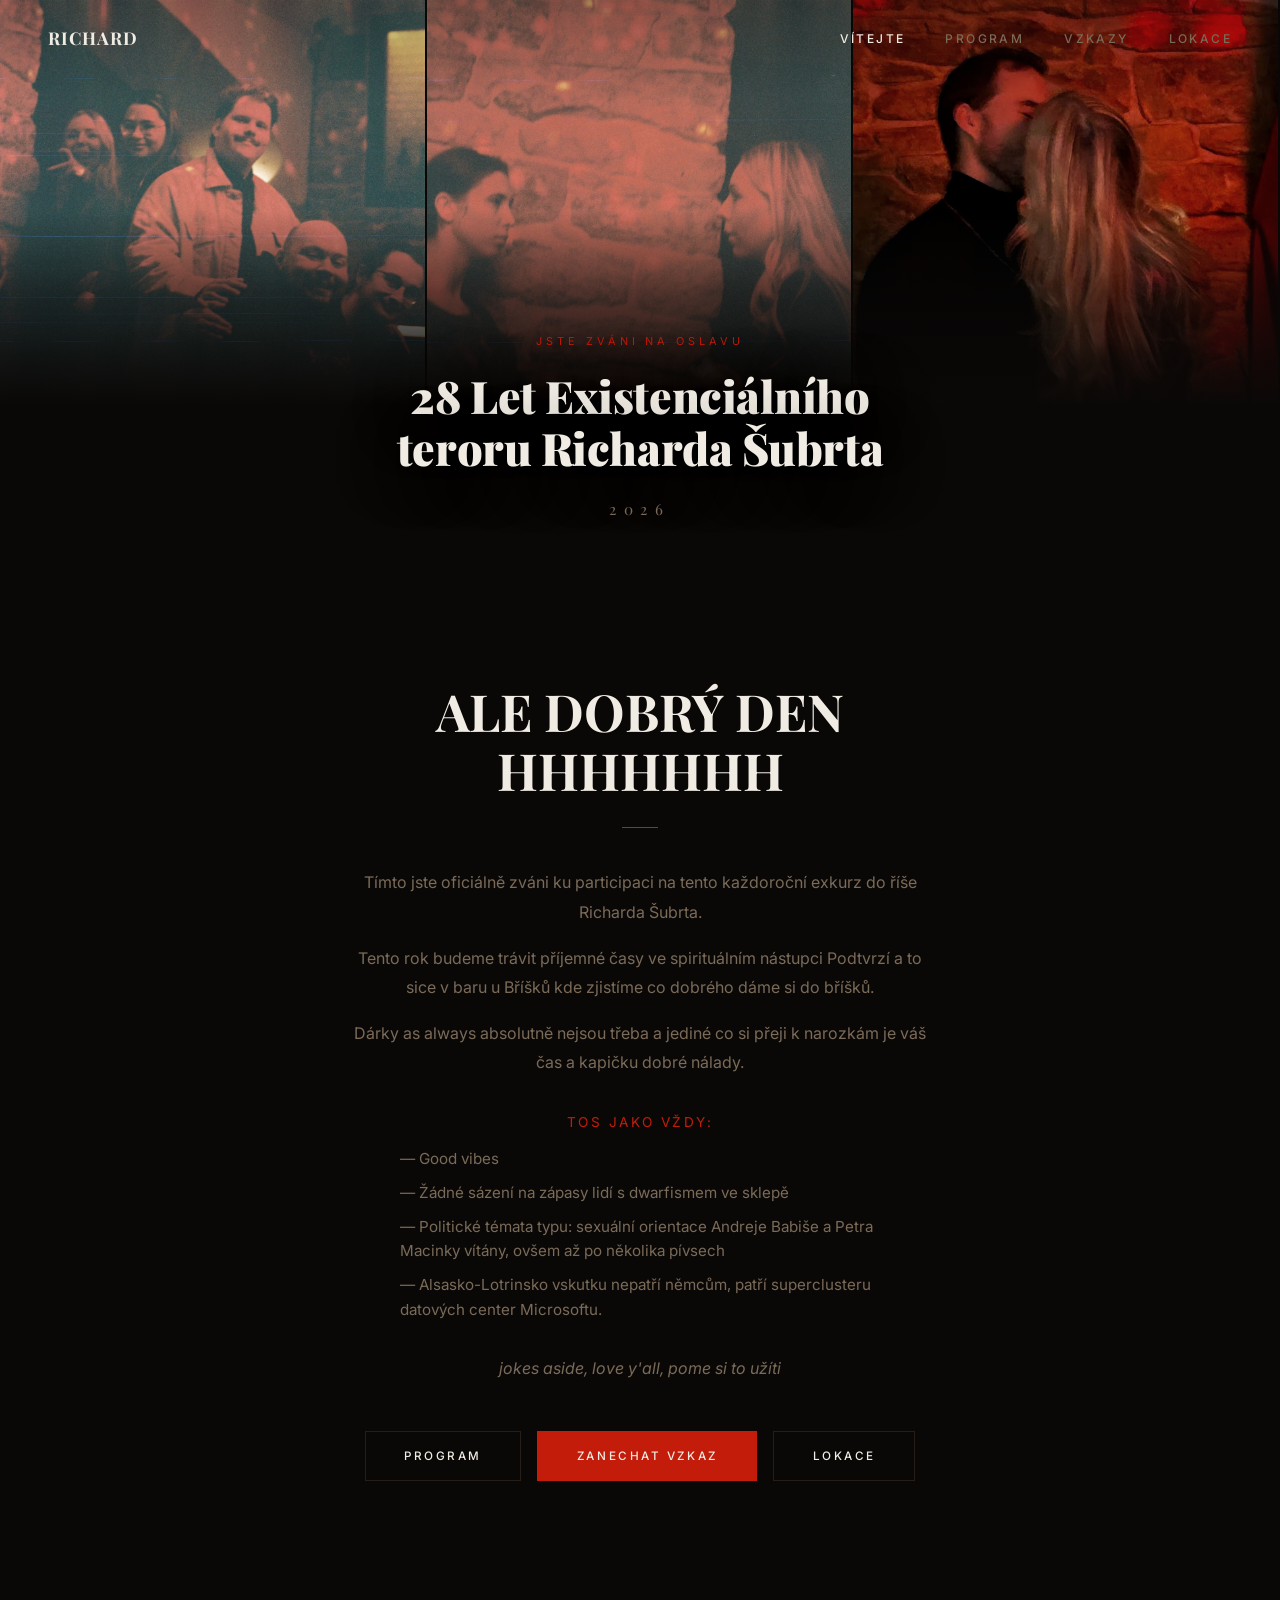
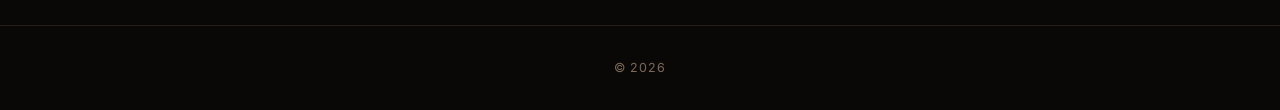
==== index.html @ cbe1bc67 "Add files via upload" ====
<!DOCTYPE html>
<html lang="cs">
<head>
    <meta charset="UTF-8">
    <meta name="viewport" content="width=device-width, initial-scale=1.0">
    <title>Narozeniny Richarda Šubrta</title>
    <link rel="preconnect" href="https://fonts.googleapis.com">
    <link rel="preconnect" href="https://fonts.gstatic.com" crossorigin>
    <link href="https://fonts.googleapis.com/css2?family=Playfair+Display:ital,wght@0,400;0,700;0,900;1,400;1,700&family=Inter:wght@300;400;500&display=swap" rel="stylesheet">
    <link rel="stylesheet" href="style.css">
</head>
<body>

    <nav class="nav" id="nav">
        <a href="index.html" class="nav-brand">Richard</a>
        <ul class="nav-links">
            <li><a href="index.html" class="active">Vítejte</a></li>
            <li><a href="program.html">Program</a></li>
            <li><a href="board.html">Vzkazy</a></li>
            <li><a href="https://maps.app.goo.gl/qiFZCHQtk3W7UDB48" target="_blank">Lokace</a></li>
        </ul>
    </nav>

    <div class="filmstrip">
        <div class="filmstrip-panel">
            <img src="p2.jpg" alt="" style="object-position: center 40%;">
        </div>
        <div class="filmstrip-panel">
            <img src="p1.jpg" alt="" style="object-position: center 25%;">
        </div>
        <div class="filmstrip-panel">
            <img src="p3.jpg" alt="" style="object-position: center 25%;">
        </div>
        <div class="filmstrip-overlay"></div>
    </div>
    <div class="filmstrip-title">
        <p class="title-kicker">Jste zváni na oslavu</p>
        <h1>28 Let Existenciálního<br>teroru Richarda Šubrta</h1>
        <p class="title-year">2026</p>
    </div>

    <div class="welcome-body">
        <h2>ALE DOBRÝ DEN HHHHHHH</h2>
        <div class="divider"></div>
        <p>Tímto jste oficiálně zváni ku participaci na tento každoroční exkurz do říše Richarda Šubrta.</p>
        <p>Tento rok budeme trávit příjemné časy ve spirituálním nástupci Podtvrzí a to sice v baru u Bříšků kde zjistíme co dobrého dáme si do bříšků.</p>
        <p>Dárky as always absolutně nejsou třeba a jediné co si přeji k narozkám je váš čas a kapičku dobré nálady.</p>
        <p style="font-size:0.85rem;letter-spacing:0.18em;text-transform:uppercase;color:var(--red);margin-top:2rem;margin-bottom:0.75rem;">ToS jako vždy:</p>
        <ul style="list-style:none;text-align:left;max-width:480px;margin:0 auto 2rem;display:flex;flex-direction:column;gap:0.6rem;">
            <li style="color:var(--muted);font-size:0.95rem;">— Good vibes</li>
            <li style="color:var(--muted);font-size:0.95rem;">— Žádné sázení na zápasy lidí s dwarfismem ve sklepě</li>
            <li style="color:var(--muted);font-size:0.95rem;">— Politické témata typu: sexuální orientace Andreje Babiše a Petra Macinky vítány, ovšem až po několika pívsech</li>
            <li style="color:var(--muted);font-size:0.95rem;">— Alsasko-Lotrinsko vskutku nepatří němcům, patří superclusteru datových center Microsoftu.</li>
        </ul>
        <p style="font-style:italic;color:var(--muted);">jokes aside, love y'all, pome si to užíti</p>
        <div class="cta-row">
            <a href="program.html" class="btn">Program</a>
            <a href="board.html" class="btn btn-primary">Zanechat vzkaz</a>
            <a href="https://maps.app.goo.gl/qiFZCHQtk3W7UDB48" target="_blank" class="btn">Lokace</a>
        </div>
    </div>

    <footer class="footer">
        <p>© 2026</p>
    </footer>

    <script>
    (function() {
        var nav = document.getElementById('nav');
        window.addEventListener('scroll', function() {
            nav.classList.toggle('scrolled', window.scrollY > 60);
        });
    })();
    </script>
</body>
</html>
---- style.css ----
*, *::before, *::after { box-sizing: border-box; margin: 0; padding: 0; }

::selection { background: #C41C0A; color: #F0EBE3; }

::-webkit-scrollbar { width: 5px; }
::-webkit-scrollbar-track { background: #0A0807; }
::-webkit-scrollbar-thumb { background: #2D1E18; border-radius: 3px; }
::-webkit-scrollbar-thumb:hover { background: #C41C0A; }

:focus-visible { outline: 2px solid #C41C0A; outline-offset: 3px; }

:root {
    --bg:         #0A0807;
    --surface:    #131008;
    --surface2:   #1C1511;
    --red:        #C41C0A;
    --red-glow:   rgba(196, 28, 10, 0.12);
    --amber:      #B5712A;
    --text:       #F0EBE3;
    --muted:      #7A6A58;
    --border:     #281E18;
    --serif:      'Playfair Display', Georgia, serif;
    --sans:       'Inter', system-ui, -apple-system, sans-serif;
}

html { scroll-behavior: smooth; }

body {
    background: var(--bg);
    color: var(--text);
    font-family: var(--sans);
    font-size: 16px;
    line-height: 1.6;
    -webkit-font-smoothing: antialiased;
}

/* ── NAV ─────────────────────────────────── */
.nav {
    position: fixed;
    top: 0; left: 0; right: 0;
    z-index: 100;
    display: flex;
    align-items: center;
    justify-content: space-between;
    padding: 1.5rem 3rem;
    transition: background 0.35s, border-color 0.35s;
    border-bottom: 1px solid transparent;
}

.nav.scrolled {
    background: rgba(10, 8, 7, 0.9);
    backdrop-filter: blur(18px);
    border-bottom-color: var(--border);
}

.nav-brand {
    font-family: var(--serif);
    font-size: 1.1rem;
    font-weight: 700;
    letter-spacing: 0.06em;
    color: var(--text);
    text-decoration: none;
    text-transform: uppercase;
}

.nav-links {
    list-style: none;
    display: flex;
    gap: 2.5rem;
}

.nav-links a {
    font-size: 0.75rem;
    font-weight: 500;
    letter-spacing: 0.2em;
    text-transform: uppercase;
    color: var(--muted);
    text-decoration: none;
    transition: color 0.2s;
}

.nav-links a:hover,
.nav-links a.active { color: var(--text); }

/* ── FILMSTRIP HERO ──────────────────────── */
.filmstrip {
    display: flex;
    height: 45vh;
    min-height: 300px;
    max-height: 540px;
    position: relative;
    overflow: hidden;
}

.filmstrip-panel {
    flex: 1;
    overflow: hidden;
    position: relative;
    border-right: 2px solid var(--bg);
    background: var(--bg);
}

.filmstrip-panel:last-of-type { border-right: none; }

.filmstrip-panel img {
    width: 100%;
    height: 100%;
    object-fit: cover;
    object-position: center 35%;
    display: block;
    filter: contrast(1.06) saturate(0.82);
    background: var(--bg);
}

.filmstrip-overlay {
    position: absolute;
    inset: 0;
    background: linear-gradient(
        to bottom,
        rgba(10, 8, 7, 0.3) 0%,
        transparent 25%,
        transparent 52%,
        rgba(10, 8, 7, 0.55) 72%,
        rgba(10, 8, 7, 0.88) 90%,
        var(--bg) 100%
    );
    pointer-events: none;
}

.filmstrip-title {
    position: relative;
    z-index: 10;
    text-align: center;
    margin-top: -4.5rem;
    padding: 0 3rem 3rem;
    pointer-events: none;
    user-select: none;
}

.title-kicker {
    font-size: 0.68rem;
    letter-spacing: 0.36em;
    text-transform: uppercase;
    color: var(--red);
    margin-bottom: 1.25rem;
}

.filmstrip-title h1 {
    font-family: var(--serif);
    font-size: clamp(2rem, 3.5vw, 4.5rem);
    font-weight: 900;
    line-height: 1.15;
    color: var(--text);
    letter-spacing: -0.01em;
    text-shadow: 0 4px 60px rgba(0, 0, 0, 0.7);
    padding: 0 3rem;
}

.title-year {
    font-family: var(--serif);
    font-size: 0.95rem;
    font-weight: 300;
    letter-spacing: 0.5em;
    color: var(--muted);
    margin-top: 1.5rem;
    text-transform: uppercase;
}

/* ── WELCOME BODY ────────────────────────── */
.welcome-body {
    max-width: 640px;
    margin: 0 auto;
    padding: 7rem 2rem 9rem;
    text-align: center;
}

.welcome-body h2 {
    font-family: var(--serif);
    font-size: clamp(2rem, 5vw, 3.2rem);
    font-weight: 700;
    margin-bottom: 1.75rem;
    line-height: 1.15;
}

.divider {
    width: 36px;
    height: 1px;
    background: var(--red);
    margin: 0 auto 2.5rem;
}

.welcome-body p {
    color: var(--muted);
    font-size: 1rem;
    line-height: 1.85;
    margin-bottom: 1rem;
}

.cta-row {
    display: flex;
    gap: 1rem;
    justify-content: center;
    flex-wrap: wrap;
    margin-top: 3rem;
}

.btn {
    display: inline-block;
    font-size: 0.73rem;
    font-weight: 500;
    letter-spacing: 0.22em;
    text-transform: uppercase;
    color: var(--text);
    text-decoration: none;
    border: 1px solid var(--border);
    padding: 0.9rem 2.4rem;
    transition: border-color 0.2s, color 0.2s;
}

.btn:hover { border-color: var(--red); color: var(--red); }

.btn-primary {
    background: var(--red);
    border-color: var(--red);
}

.btn-primary:hover {
    background: #A81608;
    border-color: #A81608;
    color: var(--text);
}

/* ── PROGRAM ─────────────────────────────── */
.page-header {
    padding: 12rem 2rem 4.5rem;
    text-align: center;
}

.page-header h1 {
    font-family: var(--serif);
    font-size: clamp(2.8rem, 7vw, 6rem);
    font-weight: 700;
    color: var(--text);
    margin-bottom: 0.6rem;
    line-height: 1;
}

.page-header p {
    font-size: 0.75rem;
    letter-spacing: 0.24em;
    text-transform: uppercase;
    color: var(--muted);
}

.timeline {
    max-width: 660px;
    margin: 0 auto;
    padding: 1rem 2rem 8rem;
}

.timeline-item {
    display: grid;
    grid-template-columns: 72px 1fr;
    gap: 2rem;
    padding: 2.25rem 0;
    border-bottom: 1px solid var(--border);
    align-items: start;
}

.timeline-item:first-child { border-top: 1px solid var(--border); }

.timeline-time {
    font-family: var(--serif);
    font-size: 1.6rem;
    font-weight: 300;
    color: var(--red);
    line-height: 1;
    padding-top: 0.2rem;
}

.timeline-event h3 {
    font-family: var(--serif);
    font-size: 1.2rem;
    font-weight: 600;
    color: var(--text);
    margin-bottom: 0.3rem;
}

.timeline-event p {
    font-size: 0.9rem;
    color: var(--muted);
    line-height: 1.65;
}

/* ── MESSAGE BOARD ───────────────────────── */
.board-intro {
    padding: 11rem 2rem 4rem;
    text-align: center;
    max-width: 720px;
    margin: 0 auto;
}

.board-intro h1 {
    font-family: var(--serif);
    font-size: clamp(1.9rem, 4.5vw, 3.2rem);
    font-weight: 700;
    color: var(--text);
    line-height: 1.2;
    margin-bottom: 0.75rem;
}

.board-intro h1 em {
    font-style: italic;
    color: var(--red);
}

.board-intro .sub {
    font-size: 0.75rem;
    letter-spacing: 0.22em;
    text-transform: uppercase;
    color: var(--muted);
    margin-bottom: 3rem;
}

.board-form-wrap {
    max-width: 580px;
    margin: 0 auto 3rem;
    text-align: left;
}

.board-prompt-label {
    font-family: var(--serif);
    font-size: 1rem;
    font-style: italic;
    color: var(--muted);
    display: block;
    margin-bottom: 0.6rem;
}

.board-form-wrap textarea {
    width: 100%;
    background: var(--surface2);
    border: 1px solid var(--border);
    color: var(--text);
    font-family: var(--serif);
    font-size: 1.05rem;
    font-style: italic;
    line-height: 1.7;
    padding: 1.2rem 1.4rem;
    resize: vertical;
    min-height: 115px;
    outline: none;
    transition: border-color 0.2s;
}

.board-form-wrap textarea::placeholder { color: #3D3228; font-style: italic; }
.board-form-wrap textarea:focus { border-color: var(--red); }

.form-footer-row {
    display: flex;
    align-items: center;
    gap: 1rem;
    margin-top: 0.85rem;
    flex-wrap: wrap;
}

.name-input {
    flex: 1;
    min-width: 160px;
    background: transparent;
    border: none;
    border-bottom: 1px solid var(--border);
    color: var(--text);
    font-family: var(--sans);
    font-size: 0.88rem;
    padding: 0.4rem 0;
    outline: none;
    transition: border-color 0.2s;
}

.name-input::placeholder { color: var(--muted); }
.name-input:focus { border-bottom-color: var(--red); }

.skip-link {
    display: block;
    text-align: center;
    font-size: 0.75rem;
    letter-spacing: 0.14em;
    text-transform: uppercase;
    color: var(--muted);
    text-decoration: none;
    margin-bottom: 6rem;
    transition: color 0.2s;
}

.skip-link:hover { color: var(--text); }

/* ── SCATTER BOARD ───────────────────────── */
.board-section {
    background: var(--surface);
    border-top: 1px solid var(--border);
    padding: 5rem 3rem 8rem;
}

.board-title {
    font-family: var(--serif);
    font-size: clamp(1.5rem, 3vw, 2.4rem);
    font-weight: 700;
    font-style: italic;
    color: var(--text);
    text-align: center;
    max-width: 680px;
    margin: 0 auto 4rem;
    line-height: 1.3;
}

.board-title em { color: var(--red); }

.cards-scatter {
    columns: 3 260px;
    column-gap: 0;
    max-width: 1300px;
    margin: 0 auto;
}

.msg-card {
    display: inline-block;
    width: 100%;
    break-inside: avoid;
    background: var(--surface2);
    border: 1px solid var(--border);
    padding: 1.2rem 1.35rem;
    margin-bottom: 1.75rem;
    cursor: default;
    position: relative;
    transition: transform 0.22s ease, box-shadow 0.22s ease;
    will-change: transform;
}

.msg-card:hover {
    transform: rotate(0deg) scale(1.04) !important;
    box-shadow: 0 10px 50px rgba(0, 0, 0, 0.55), 0 0 0 1px var(--red);
    z-index: 10;
}

.msg-card-text {
    font-family: var(--serif);
    font-size: 0.98rem;
    font-style: italic;
    color: var(--text);
    line-height: 1.7;
    margin-bottom: 0.7rem;
}

.msg-card-author {
    font-family: var(--sans);
    font-size: 0.68rem;
    letter-spacing: 0.16em;
    text-transform: uppercase;
    color: var(--red);
}

.board-empty {
    text-align: center;
    padding: 4rem;
    color: var(--muted);
    font-family: var(--serif);
    font-style: italic;
    font-size: 1.1rem;
}

.post-submit-bar {
    text-align: center;
    margin-bottom: 4rem;
}

.post-submit-bar p {
    font-size: 0.8rem;
    color: var(--muted);
    margin-bottom: 1rem;
}

/* ── FOOTER ──────────────────────────────── */
.footer {
    border-top: 1px solid var(--border);
    padding: 2rem 3rem;
    text-align: center;
}

.footer p {
    font-size: 0.78rem;
    letter-spacing: 0.08em;
    color: var(--muted);
}

/* ── THANK YOU ───────────────────────────── */
.thank-you {
    min-height: 80vh;
    display: flex;
    flex-direction: column;
    align-items: center;
    justify-content: center;
    text-align: center;
    padding: 8rem 2rem;
}

.thank-you h2 {
    font-family: var(--serif);
    font-size: clamp(2.5rem, 6vw, 5rem);
    font-weight: 700;
    color: var(--text);
    margin-bottom: 1.25rem;
    line-height: 1.05;
}

.thank-you p {
    font-size: 1rem;
    color: var(--muted);
    max-width: 360px;
    line-height: 1.8;
}

/* ── SHOW RESULTS FIXED BTN ──────────────── */
.show-results-btn {
    position: fixed;
    bottom: 1.5rem;
    right: 1.75rem;
    z-index: 90;
    font-family: var(--sans);
    font-size: 0.68rem;
    font-weight: 500;
    letter-spacing: 0.18em;
    text-transform: uppercase;
    color: var(--muted);
    background: rgba(10, 8, 7, 0.7);
    backdrop-filter: blur(8px);
    border: 1px solid var(--border);
    padding: 0.55rem 1.1rem;
    cursor: pointer;
    transition: color 0.2s, border-color 0.2s;
}

.show-results-btn:hover { color: var(--text); border-color: var(--muted); }

/* ── PASSWORD MODAL ──────────────────────── */
.pw-overlay {
    position: fixed;
    inset: 0;
    background: rgba(10, 8, 7, 0.78);
    backdrop-filter: blur(10px);
    z-index: 200;
    display: flex;
    align-items: center;
    justify-content: center;
    opacity: 0;
    pointer-events: none;
    transition: opacity 0.2s;
}

.pw-overlay.open {
    opacity: 1;
    pointer-events: all;
}

.pw-box {
    background: var(--surface2);
    border: 1px solid var(--border);
    padding: 2.75rem 3rem;
    width: 100%;
    max-width: 360px;
    text-align: center;
}

.pw-box h3 {
    font-family: var(--serif);
    font-size: 1.5rem;
    font-weight: 700;
    color: var(--text);
    margin-bottom: 0.35rem;
}

.pw-box .pw-sub {
    font-size: 0.8rem;
    color: var(--muted);
    margin-bottom: 1.75rem;
}

.pw-input {
    width: 100%;
    background: var(--surface);
    border: 1px solid var(--border);
    color: var(--text);
    font-family: var(--sans);
    font-size: 1.1rem;
    letter-spacing: 0.25em;
    text-align: center;
    padding: 0.8rem 1rem;
    outline: none;
    transition: border-color 0.2s;
    margin-bottom: 0.6rem;
}

.pw-input:focus { border-color: var(--red); }

.pw-error {
    font-size: 0.76rem;
    color: var(--red);
    min-height: 1.1rem;
    margin-bottom: 0.75rem;
}

@keyframes shake {
    0%, 100% { transform: translateX(0); }
    20%       { transform: translateX(-7px); }
    40%       { transform: translateX(7px); }
    60%       { transform: translateX(-4px); }
    80%       { transform: translateX(4px); }
}

.pw-input.shake { animation: shake 0.3s ease; }

.pw-cancel-btn {
    display: block;
    width: 100%;
    background: none;
    border: none;
    font-family: var(--sans);
    font-size: 0.7rem;
    letter-spacing: 0.16em;
    text-transform: uppercase;
    color: var(--muted);
    cursor: pointer;
    margin-top: 0.5rem;
    padding: 0.4rem 0;
    transition: color 0.2s;
}

.pw-cancel-btn:hover { color: var(--text); }

/* ── RESPONSIVE ──────────────────────────── */
@media (max-width: 768px) {
    .nav { padding: 1.2rem 1.5rem; }
    .nav-links { gap: 1.5rem; }
    .filmstrip { height: 72vh; }
    .cards-scatter { columns: 2 200px; }
    .board-section { padding: 3.5rem 1.5rem 5rem; }
    .timeline-item { grid-template-columns: 60px 1fr; gap: 1.25rem; }
}

@media (max-width: 480px) {
    .nav-links { gap: 1rem; }
    .nav-links a { font-size: 0.68rem; letter-spacing: 0.12em; }
    .filmstrip { height: 60vh; }
    .cards-scatter { columns: 1; }
    .page-header { padding-top: 9rem; }
}
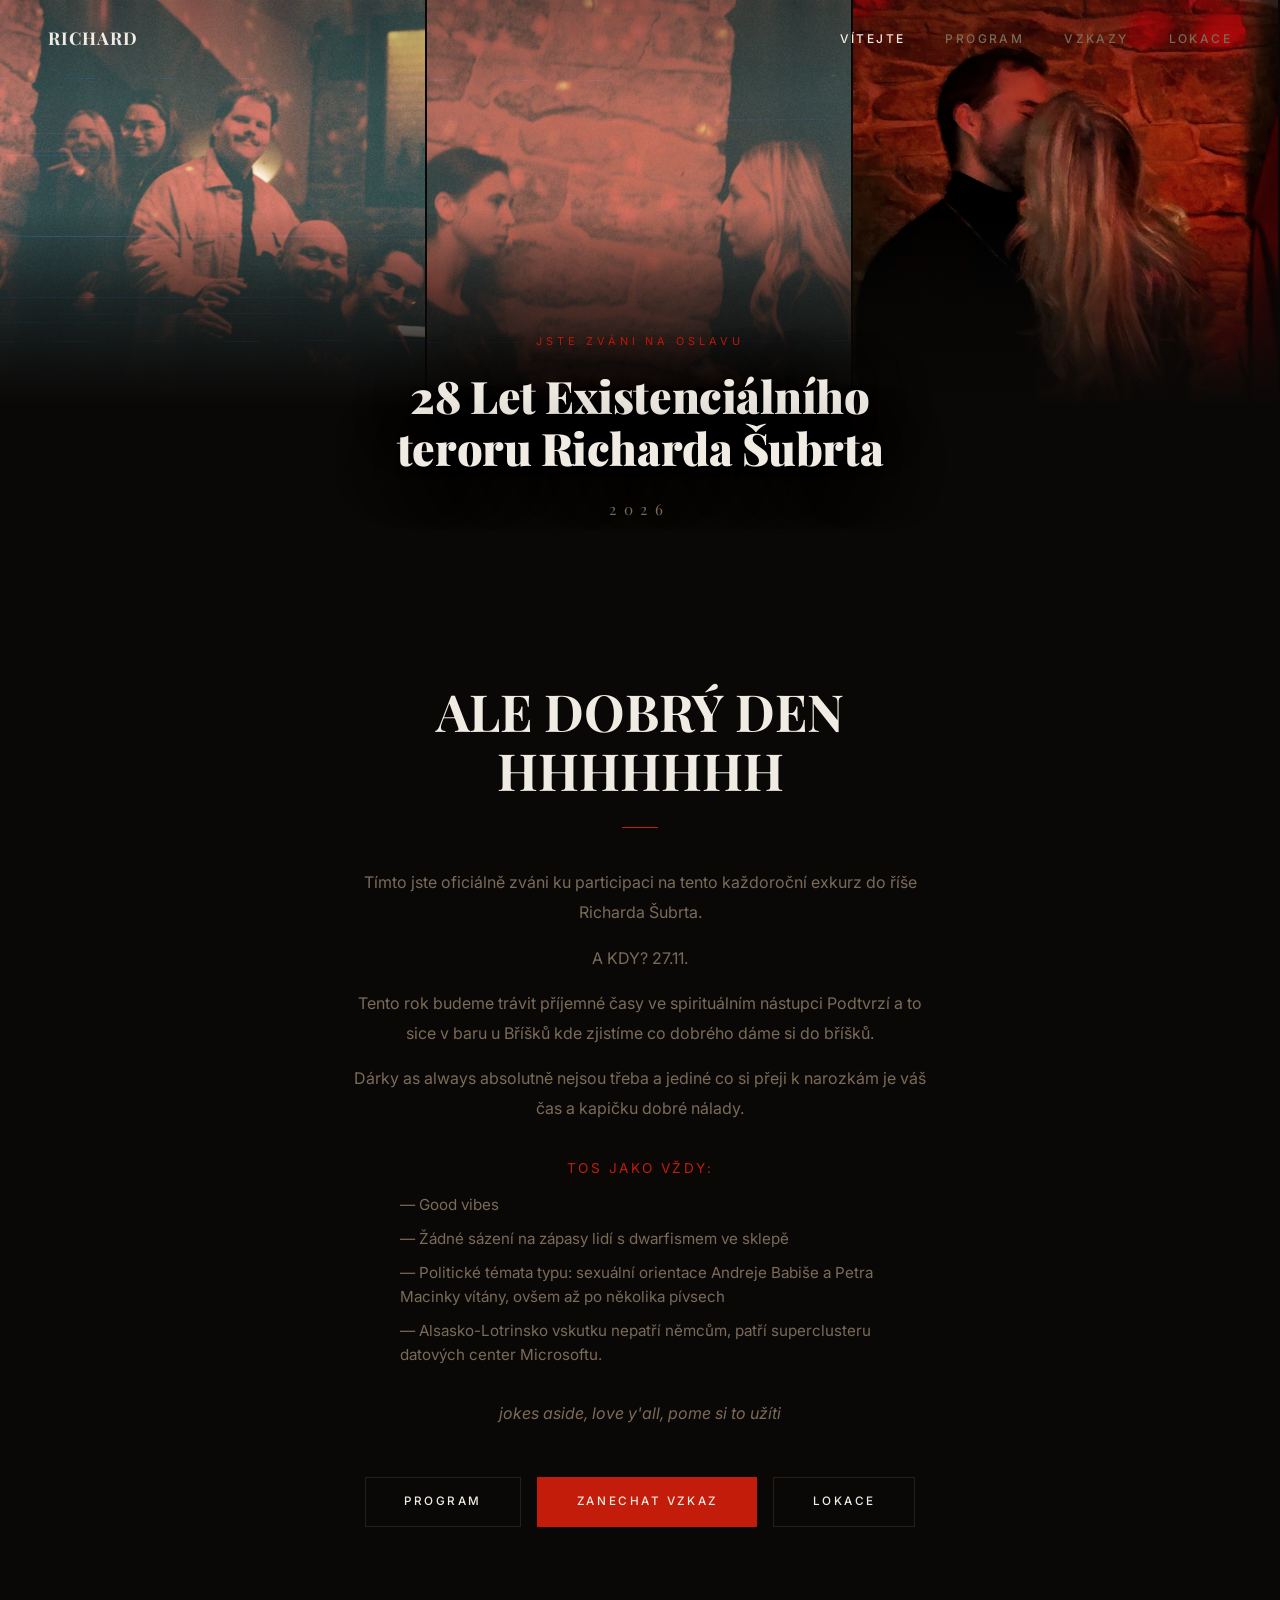
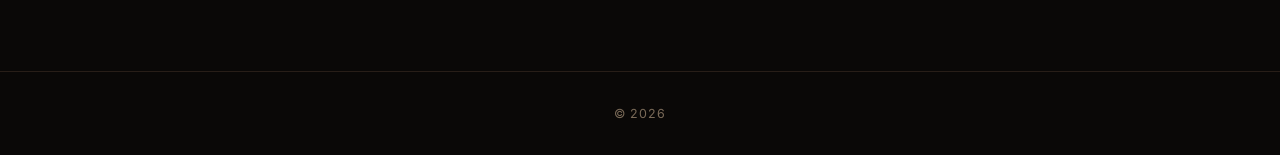
==== commit 6c5bc246: "Update index.html" ====
--- a/index.html
+++ b/index.html
@@ -43,6 +43,7 @@
         <h2>ALE DOBRÝ DEN HHHHHHH</h2>
         <div class="divider"></div>
         <p>Tímto jste oficiálně zváni ku participaci na tento každoroční exkurz do říše Richarda Šubrta.</p>
+         <p>A KDY? 27.11.</p>
         <p>Tento rok budeme trávit příjemné časy ve spirituálním nástupci Podtvrzí a to sice v baru u Bříšků kde zjistíme co dobrého dáme si do bříšků.</p>
         <p>Dárky as always absolutně nejsou třeba a jediné co si přeji k narozkám je váš čas a kapičku dobré nálady.</p>
         <p style="font-size:0.85rem;letter-spacing:0.18em;text-transform:uppercase;color:var(--red);margin-top:2rem;margin-bottom:0.75rem;">ToS jako vždy:</p>
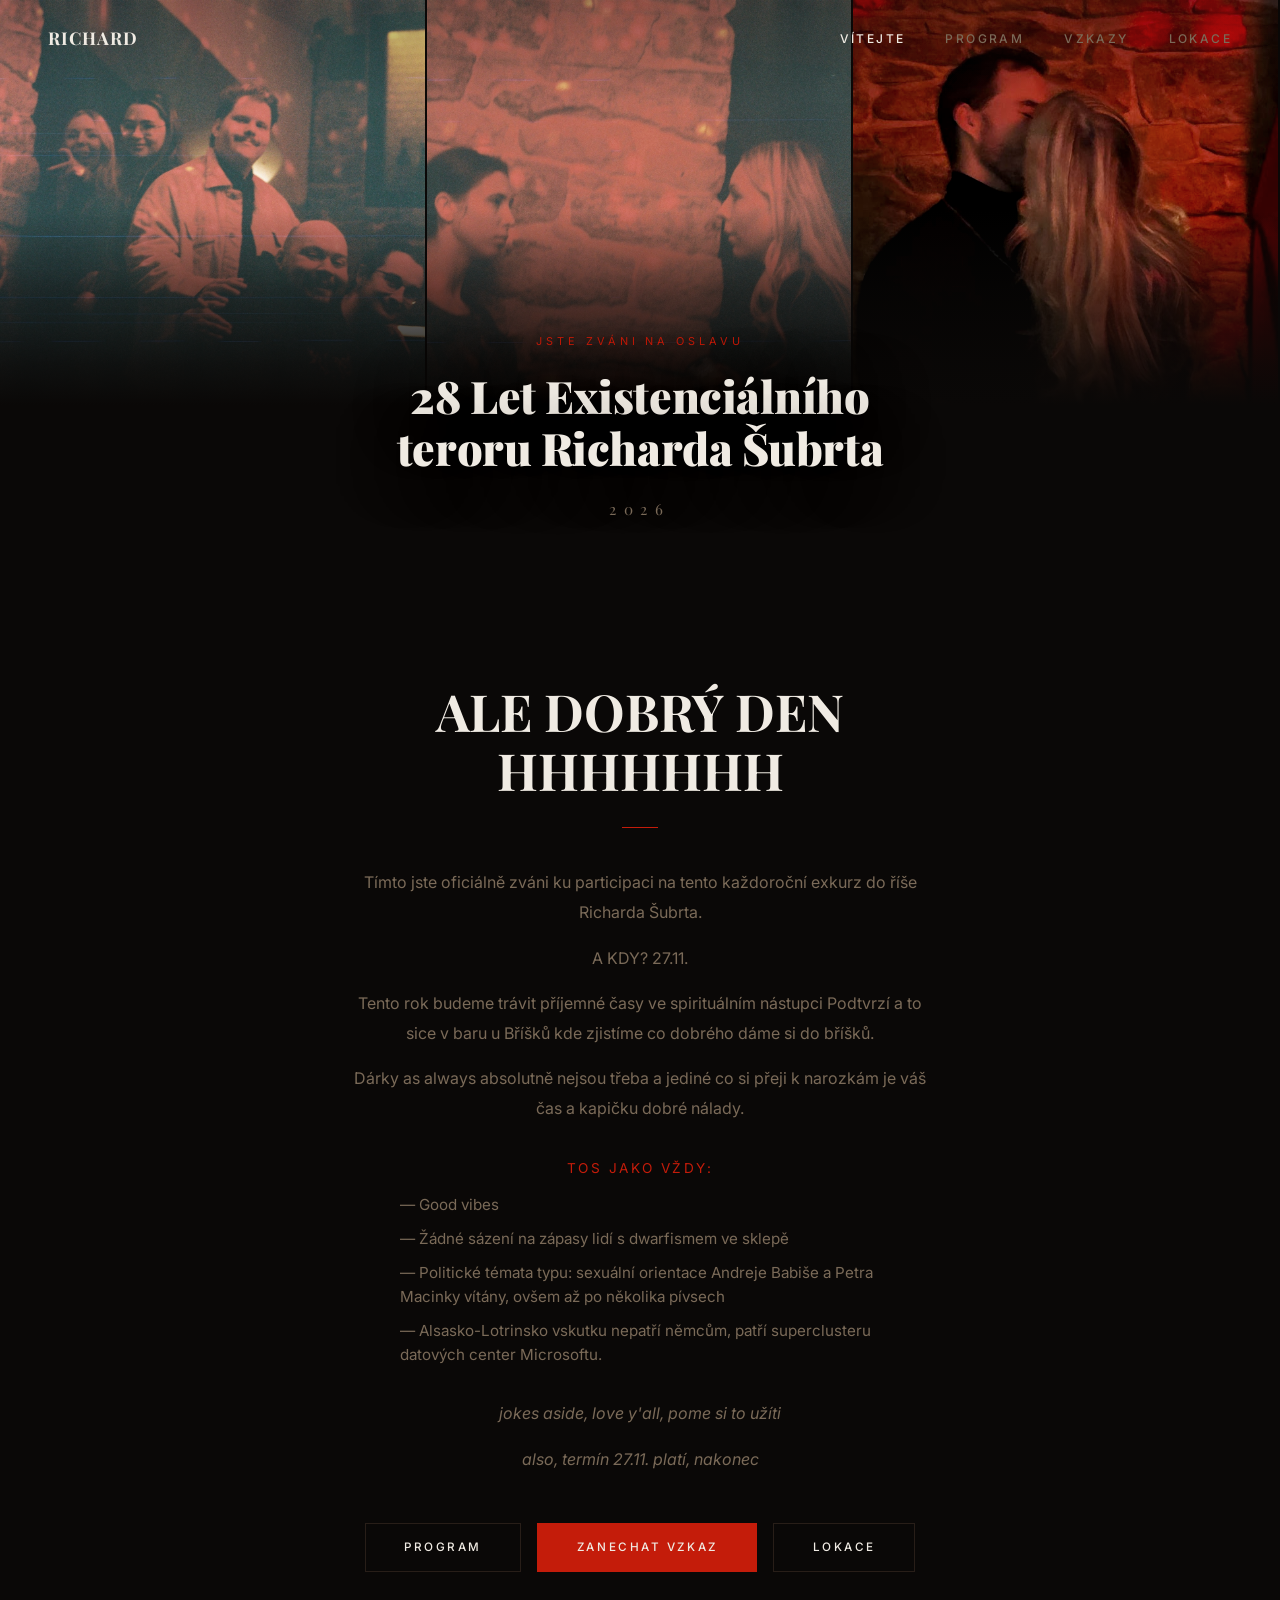
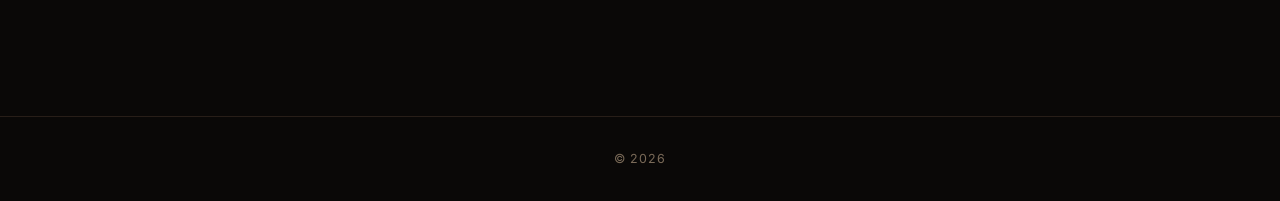
==== commit 6fe72833: "Update index.html" ====
--- a/index.html
+++ b/index.html
@@ -54,6 +54,7 @@
             <li style="color:var(--muted);font-size:0.95rem;">— Alsasko-Lotrinsko vskutku nepatří němcům, patří superclusteru datových center Microsoftu.</li>
         </ul>
         <p style="font-style:italic;color:var(--muted);">jokes aside, love y'all, pome si to užíti</p>
+         <p style="font-style:italic;color:var(--muted);">also, termín 27.11. platí, nakonec </p>
         <div class="cta-row">
             <a href="program.html" class="btn">Program</a>
             <a href="board.html" class="btn btn-primary">Zanechat vzkaz</a>
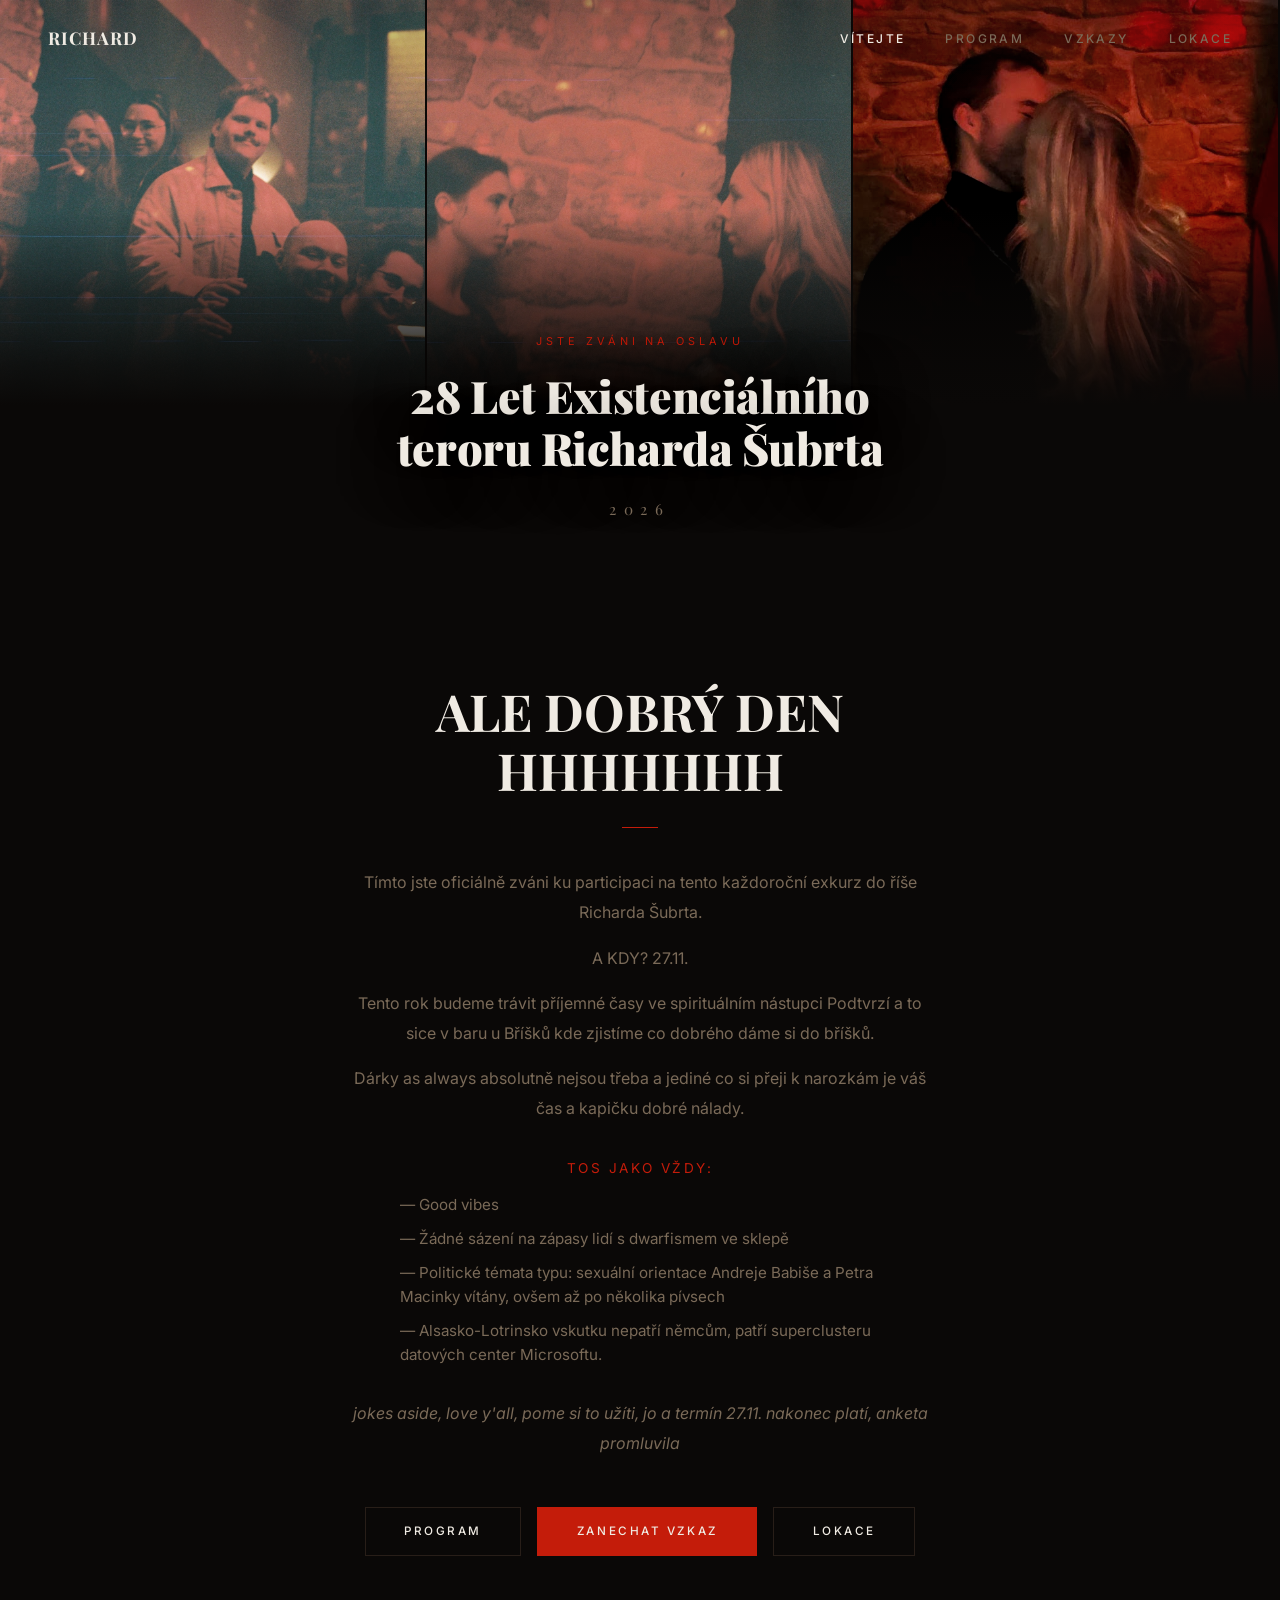
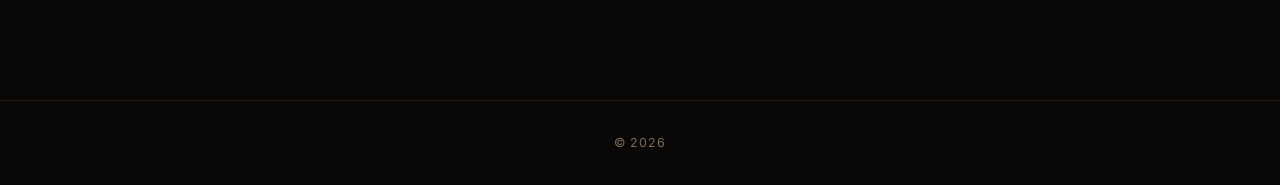
==== commit deedec5d: "Update index.html" ====
--- a/index.html
+++ b/index.html
@@ -53,8 +53,7 @@
             <li style="color:var(--muted);font-size:0.95rem;">— Politické témata typu: sexuální orientace Andreje Babiše a Petra Macinky vítány, ovšem až po několika pívsech</li>
             <li style="color:var(--muted);font-size:0.95rem;">— Alsasko-Lotrinsko vskutku nepatří němcům, patří superclusteru datových center Microsoftu.</li>
         </ul>
-        <p style="font-style:italic;color:var(--muted);">jokes aside, love y'all, pome si to užíti</p>
-         <p style="font-style:italic;color:var(--muted);">also, termín 27.11. platí, nakonec </p>
+        <p style="font-style:italic;color:var(--muted);">jokes aside, love y'all, pome si to užíti, jo a termín 27.11. nakonec platí, anketa promluvila </p>
         <div class="cta-row">
             <a href="program.html" class="btn">Program</a>
             <a href="board.html" class="btn btn-primary">Zanechat vzkaz</a>
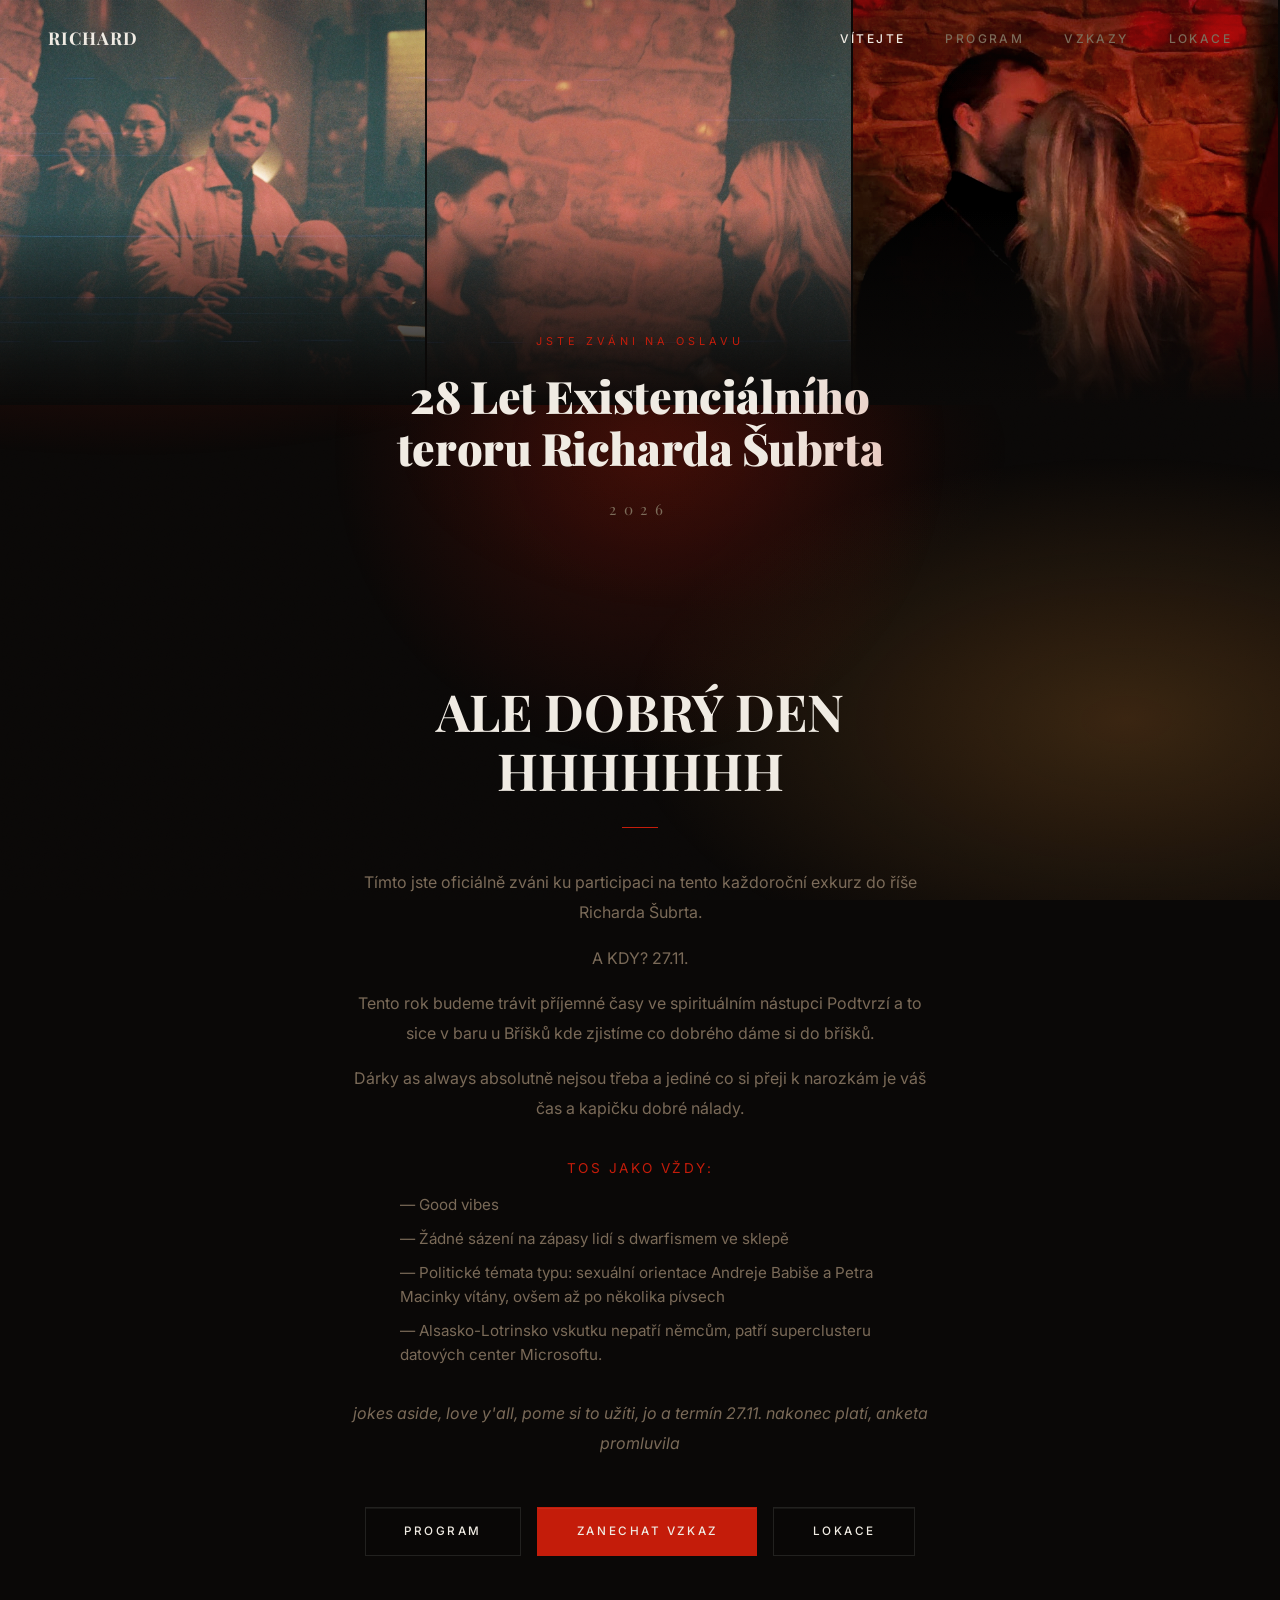
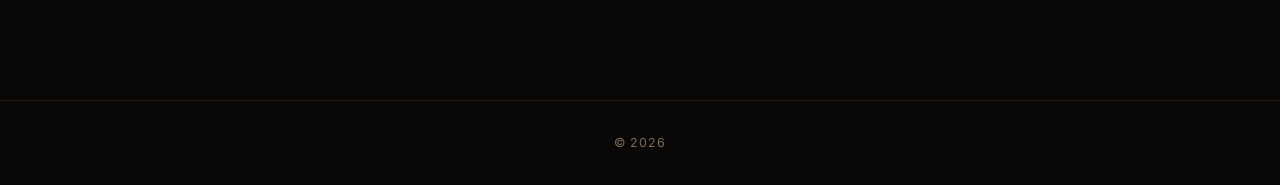
==== commit 4fc2e6af: "Add files via upload" ====
--- a/index.html
+++ b/index.html
@@ -10,6 +10,8 @@
     <link rel="stylesheet" href="style.css">
 </head>
 <body>
+
+    <div class="cursor-aura" id="cursorAura"></div>
 
     <nav class="nav" id="nav">
         <a href="index.html" class="nav-brand">Richard</a>
@@ -67,9 +69,41 @@
 
     <script>
     (function() {
+        // Nav scroll
         var nav = document.getElementById('nav');
         window.addEventListener('scroll', function() {
             nav.classList.toggle('scrolled', window.scrollY > 60);
+        }, { passive: true });
+
+        // Cursor-reactive aura
+        var aura = document.getElementById('cursorAura');
+        document.addEventListener('mousemove', function(e) {
+            aura.style.left = e.clientX + 'px';
+            aura.style.top  = e.clientY + 'px';
+        }, { passive: true });
+
+        // Scroll parallax on filmstrip panels (pointer devices only)
+        var imgs = document.querySelectorAll('.filmstrip-panel img');
+        if (window.matchMedia('(hover: hover)').matches) {
+            window.addEventListener('scroll', function() {
+                var y = window.scrollY;
+                if (imgs[0]) imgs[0].style.transform = 'translateY(' + (-y * 0.055) + 'px)';
+                if (imgs[2]) imgs[2].style.transform = 'translateY(' + ( y * 0.055) + 'px)';
+            }, { passive: true });
+        }
+
+        // Scroll reveal for welcome body
+        var io = new IntersectionObserver(function(entries) {
+            entries.forEach(function(e) {
+                if (e.isIntersecting) { e.target.classList.add('in-view'); io.unobserve(e.target); }
+            });
+        }, { threshold: 0.1 });
+
+        var targets = document.querySelectorAll('.welcome-body h2, .welcome-body .divider, .welcome-body p, .welcome-body ul, .cta-row');
+        targets.forEach(function(el, i) {
+            el.classList.add('reveal');
+            el.style.transitionDelay = (i * 0.08) + 's';
+            io.observe(el);
         });
     })();
     </script>
--- a/style.css
+++ b/style.css
@@ -34,6 +34,79 @@
     -webkit-font-smoothing: antialiased;
 }
 
+body::before {
+    content: '';
+    position: fixed;
+    inset: 0;
+    z-index: -1;
+    pointer-events: none;
+    background:
+        radial-gradient(ellipse 80% 55% at 10% 15%,  rgba(196, 28, 10, 0.38) 0%, transparent 65%),
+        radial-gradient(ellipse 60% 45% at 88% 80%,  rgba(181, 113, 42, 0.28) 0%, transparent 65%),
+        radial-gradient(ellipse 40% 30% at 55% 50%,  rgba(196, 28, 10, 0.10) 0%, transparent 60%);
+    animation: aura-breathe 10s ease-in-out infinite;
+}
+
+body::after {
+    content: '';
+    position: fixed;
+    inset: 0;
+    z-index: 9998;
+    pointer-events: none;
+    background-image: url("data:image/svg+xml,%3Csvg viewBox='0 0 200 200' xmlns='http://www.w3.org/2000/svg'%3E%3Cfilter id='n'%3E%3CfeTurbulence type='fractalNoise' baseFrequency='0.85' numOctaves='4' stitchTiles='stitch'/%3E%3C/filter%3E%3Crect width='100%25' height='100%25' filter='url(%23n)'/%3E%3C/svg%3E");
+    background-size: 180px 180px;
+    opacity: 0.045;
+    mix-blend-mode: overlay;
+}
+
+@keyframes aura-breathe {
+    0%, 100% { opacity: 1; }
+    50%       { opacity: 0.65; }
+}
+
+/* ── CURSOR AURA ─────────────────────────── */
+.cursor-aura {
+    position: fixed;
+    width: 640px;
+    height: 640px;
+    border-radius: 50%;
+    background: radial-gradient(ellipse at center, rgba(196, 28, 10, 0.22) 0%, transparent 68%);
+    pointer-events: none;
+    z-index: 0;
+    transform: translate(-50%, -50%);
+    transition: left 0.12s ease, top 0.12s ease;
+    left: 50%;
+    top: 50%;
+    will-change: left, top;
+}
+
+/* ── ANIMATION KEYFRAMES ─────────────────── */
+@keyframes panel-in {
+    from { opacity: 0; filter: brightness(0.12) contrast(1.6) saturate(0); }
+    to   { opacity: 1; filter: contrast(1.06) saturate(0.82); }
+}
+
+@keyframes fade-up {
+    from { opacity: 0; transform: translateY(28px); }
+    to   { opacity: 1; transform: translateY(0); }
+}
+
+@keyframes gradient-shift {
+    0%   { background-position: 0% 50%; }
+    50%  { background-position: 100% 50%; }
+    100% { background-position: 0% 50%; }
+}
+
+@keyframes text-wipe {
+    from { clip-path: inset(0 102% 0 0); }
+    to   { clip-path: inset(0 0% 0 0); }
+}
+
+@keyframes card-in {
+    from { opacity: 0; }
+    to   { opacity: 1; }
+}
+
 /* ── NAV ─────────────────────────────────── */
 .nav {
     position: fixed;
@@ -48,9 +121,10 @@
 }
 
 .nav.scrolled {
-    background: rgba(10, 8, 7, 0.9);
-    backdrop-filter: blur(18px);
-    border-bottom-color: var(--border);
+    background: rgba(10, 8, 7, 0.45);
+    backdrop-filter: blur(24px) saturate(160%);
+    -webkit-backdrop-filter: blur(24px) saturate(160%);
+    border-bottom-color: rgba(255, 255, 255, 0.06);
 }
 
 .nav-brand {
@@ -110,7 +184,12 @@
     display: block;
     filter: contrast(1.06) saturate(0.82);
     background: var(--bg);
-}
+    animation: panel-in 1.4s cubic-bezier(0.16, 1, 0.3, 1) both;
+}
+
+.filmstrip-panel:nth-child(1) img { animation-delay: 0.05s; }
+.filmstrip-panel:nth-child(2) img { animation-delay: 0.22s; }
+.filmstrip-panel:nth-child(3) img { animation-delay: 0.39s; }
 
 .filmstrip-overlay {
     position: absolute;
@@ -143,6 +222,7 @@
     text-transform: uppercase;
     color: var(--red);
     margin-bottom: 1.25rem;
+    animation: fade-up 0.8s cubic-bezier(0.16, 1, 0.3, 1) 0.5s both;
 }
 
 .filmstrip-title h1 {
@@ -150,10 +230,21 @@
     font-size: clamp(2rem, 3.5vw, 4.5rem);
     font-weight: 900;
     line-height: 1.15;
-    color: var(--text);
     letter-spacing: -0.01em;
-    text-shadow: 0 4px 60px rgba(0, 0, 0, 0.7);
     padding: 0 3rem;
+    background: linear-gradient(105deg,
+        var(--text) 0%,
+        var(--text) 22%,
+        #C41C0A 46%,
+        #B5712A 60%,
+        var(--text) 78%,
+        var(--text) 100%
+    );
+    background-size: 280% 100%;
+    -webkit-background-clip: text;
+    -webkit-text-fill-color: transparent;
+    background-clip: text;
+    animation: gradient-shift 7s ease-in-out infinite, fade-up 1s cubic-bezier(0.16, 1, 0.3, 1) 0.62s both;
 }
 
 .title-year {
@@ -164,6 +255,7 @@
     color: var(--muted);
     margin-top: 1.5rem;
     text-transform: uppercase;
+    animation: fade-up 0.8s cubic-bezier(0.16, 1, 0.3, 1) 0.82s both;
 }
 
 /* ── WELCOME BODY ────────────────────────── */
@@ -194,6 +286,18 @@
     font-size: 1rem;
     line-height: 1.85;
     margin-bottom: 1rem;
+}
+
+/* ── SCROLL REVEAL ───────────────────────── */
+.reveal {
+    opacity: 0;
+    transform: translateY(28px);
+    transition: opacity 0.75s cubic-bezier(0.16, 1, 0.3, 1),
+                transform 0.75s cubic-bezier(0.16, 1, 0.3, 1);
+}
+.reveal.in-view {
+    opacity: 1;
+    transform: translateY(0);
 }
 
 .cta-row {
@@ -212,12 +316,18 @@
     text-transform: uppercase;
     color: var(--text);
     text-decoration: none;
-    border: 1px solid var(--border);
+    background: rgba(10, 8, 7, 0.28);
+    border: 1px solid rgba(255, 255, 255, 0.1);
+    box-shadow: inset 0 1px 0 rgba(255, 255, 255, 0.06);
     padding: 0.9rem 2.4rem;
-    transition: border-color 0.2s, color 0.2s;
-}
-
-.btn:hover { border-color: var(--red); color: var(--red); }
+    transition: border-color 0.2s, color 0.2s, background 0.2s;
+}
+
+.btn:hover {
+    border-color: rgba(196, 28, 10, 0.7);
+    color: var(--red);
+    background: rgba(196, 28, 10, 0.08);
+}
 
 .btn-primary {
     background: var(--red);
@@ -243,6 +353,7 @@
     color: var(--text);
     margin-bottom: 0.6rem;
     line-height: 1;
+    animation: text-wipe 0.95s cubic-bezier(0.16, 1, 0.3, 1) 0.1s both;
 }
 
 .page-header p {
@@ -262,12 +373,24 @@
     display: grid;
     grid-template-columns: 72px 1fr;
     gap: 2rem;
-    padding: 2.25rem 0;
-    border-bottom: 1px solid var(--border);
+    padding: 2.25rem 1.5rem;
+    border-bottom: 1px solid rgba(255, 255, 255, 0.04);
     align-items: start;
-}
-
-.timeline-item:first-child { border-top: 1px solid var(--border); }
+    background: rgba(19, 16, 8, 0.32);
+    border-left: 1px solid rgba(255, 255, 255, 0.04);
+    border-right: 1px solid rgba(255, 255, 255, 0.04);
+    box-shadow: inset 0 1px 0 rgba(255, 255, 255, 0.04);
+    transition: background 0.2s;
+}
+
+.timeline-item:hover {
+    background: rgba(28, 21, 17, 0.55);
+}
+
+.timeline-item:first-child {
+    border-top: 1px solid rgba(255, 255, 255, 0.06);
+    box-shadow: inset 0 1px 0 rgba(255, 255, 255, 0.07);
+}
 
 .timeline-time {
     font-family: var(--serif);
@@ -307,6 +430,7 @@
     color: var(--text);
     line-height: 1.2;
     margin-bottom: 0.75rem;
+    animation: text-wipe 1.1s cubic-bezier(0.16, 1, 0.3, 1) 0.15s both;
 }
 
 .board-intro h1 em {
@@ -326,6 +450,12 @@
     max-width: 580px;
     margin: 0 auto 3rem;
     text-align: left;
+    background: rgba(28, 21, 17, 0.42);
+    backdrop-filter: blur(32px) saturate(180%);
+    -webkit-backdrop-filter: blur(32px) saturate(180%);
+    border: 1px solid rgba(255, 255, 255, 0.07);
+    box-shadow: inset 0 1px 0 rgba(255, 255, 255, 0.07), 0 0 80px rgba(196, 28, 10, 0.1);
+    padding: 2rem 2rem 1.5rem;
 }
 
 .board-prompt-label {
@@ -339,8 +469,8 @@
 
 .board-form-wrap textarea {
     width: 100%;
-    background: var(--surface2);
-    border: 1px solid var(--border);
+    background: rgba(10, 8, 7, 0.45);
+    border: 1px solid rgba(255, 255, 255, 0.06);
     color: var(--text);
     font-family: var(--serif);
     font-size: 1.05rem;
@@ -353,8 +483,8 @@
     transition: border-color 0.2s;
 }
 
-.board-form-wrap textarea::placeholder { color: #3D3228; font-style: italic; }
-.board-form-wrap textarea:focus { border-color: var(--red); }
+.board-form-wrap textarea::placeholder { color: rgba(122, 106, 88, 0.6); font-style: italic; }
+.board-form-wrap textarea:focus { border-color: rgba(196, 28, 10, 0.5); }
 
 .form-footer-row {
     display: flex;
@@ -397,8 +527,10 @@
 
 /* ── SCATTER BOARD ───────────────────────── */
 .board-section {
-    background: var(--surface);
-    border-top: 1px solid var(--border);
+    background: rgba(19, 16, 8, 0.3);
+    backdrop-filter: blur(20px) saturate(150%);
+    -webkit-backdrop-filter: blur(20px) saturate(150%);
+    border-top: 1px solid rgba(255, 255, 255, 0.06);
     padding: 5rem 3rem 8rem;
 }
 
@@ -427,19 +559,21 @@
     display: inline-block;
     width: 100%;
     break-inside: avoid;
-    background: var(--surface2);
-    border: 1px solid var(--border);
+    background: rgba(28, 21, 17, 0.55);
+    border: 1px solid rgba(255, 255, 255, 0.06);
+    box-shadow: inset 0 1px 0 rgba(255, 255, 255, 0.05);
     padding: 1.2rem 1.35rem;
     margin-bottom: 1.75rem;
     cursor: default;
     position: relative;
+    animation: card-in 0.5s cubic-bezier(0.16, 1, 0.3, 1) both;
     transition: transform 0.22s ease, box-shadow 0.22s ease;
     will-change: transform;
 }
 
 .msg-card:hover {
     transform: rotate(0deg) scale(1.04) !important;
-    box-shadow: 0 10px 50px rgba(0, 0, 0, 0.55), 0 0 0 1px var(--red);
+    box-shadow: 0 0 0 1px var(--red), 0 8px 40px rgba(196, 28, 10, 0.25);
     z-index: 10;
 }
 
@@ -532,22 +666,24 @@
     letter-spacing: 0.18em;
     text-transform: uppercase;
     color: var(--muted);
-    background: rgba(10, 8, 7, 0.7);
-    backdrop-filter: blur(8px);
-    border: 1px solid var(--border);
+    background: rgba(10, 8, 7, 0.35);
+    backdrop-filter: blur(16px) saturate(140%);
+    -webkit-backdrop-filter: blur(16px) saturate(140%);
+    border: 1px solid rgba(255, 255, 255, 0.08);
     padding: 0.55rem 1.1rem;
     cursor: pointer;
     transition: color 0.2s, border-color 0.2s;
 }
 
-.show-results-btn:hover { color: var(--text); border-color: var(--muted); }
+.show-results-btn:hover { color: var(--text); border-color: rgba(255, 255, 255, 0.18); }
 
 /* ── PASSWORD MODAL ──────────────────────── */
 .pw-overlay {
     position: fixed;
     inset: 0;
-    background: rgba(10, 8, 7, 0.78);
+    background: rgba(10, 8, 7, 0.68);
     backdrop-filter: blur(10px);
+    -webkit-backdrop-filter: blur(10px);
     z-index: 200;
     display: flex;
     align-items: center;
@@ -563,8 +699,12 @@
 }
 
 .pw-box {
-    background: var(--surface2);
-    border: 1px solid var(--border);
+    background: rgba(28, 21, 17, 0.6);
+    border: 1px solid rgba(255, 255, 255, 0.08);
+    box-shadow:
+        inset 0 1px 0 rgba(255, 255, 255, 0.07),
+        0 0 60px rgba(196, 28, 10, 0.35),
+        0 0 120px rgba(196, 28, 10, 0.18);
     padding: 2.75rem 3rem;
     width: 100%;
     max-width: 360px;
@@ -642,15 +782,34 @@
     .nav { padding: 1.2rem 1.5rem; }
     .nav-links { gap: 1.5rem; }
     .filmstrip { height: 72vh; }
+    .filmstrip-title h1 { padding: 0 1rem; }
+    .welcome-body { padding: 4rem 1.5rem 6rem; }
+    .board-intro { padding: 7rem 1.5rem 3rem; }
+    .page-header { padding: 8rem 1.5rem 3rem; }
     .cards-scatter { columns: 2 200px; }
     .board-section { padding: 3.5rem 1.5rem 5rem; }
     .timeline-item { grid-template-columns: 60px 1fr; gap: 1.25rem; }
+    .pw-box { padding: 2.25rem 2rem; }
+    .board-form-wrap { padding: 1.5rem 1.25rem 1.25rem; }
 }
 
 @media (max-width: 480px) {
-    .nav-links { gap: 1rem; }
-    .nav-links a { font-size: 0.68rem; letter-spacing: 0.12em; }
+    .nav-links { gap: 0.85rem; }
+    .nav-links a { font-size: 0.65rem; letter-spacing: 0.07em; }
     .filmstrip { height: 60vh; }
+    .filmstrip-title h1 { font-size: clamp(1.6rem, 7.5vw, 2.4rem); }
     .cards-scatter { columns: 1; }
-    .page-header { padding-top: 9rem; }
-}
+    .page-header h1 { font-size: clamp(2.2rem, 11vw, 4rem); }
+    .pw-box { padding: 2rem 1.5rem; }
+    .show-results-btn { bottom: 1rem; right: 1rem; }
+}
+
+/* Hide cursor aura + reset hover states on touch devices */
+@media (hover: none) {
+    .cursor-aura { display: none; }
+    .timeline-item:hover { background: rgba(19, 16, 8, 0.32); }
+    .msg-card:hover {
+        transform: inherit !important;
+        box-shadow: inset 0 1px 0 rgba(255, 255, 255, 0.05) !important;
+    }
+}
